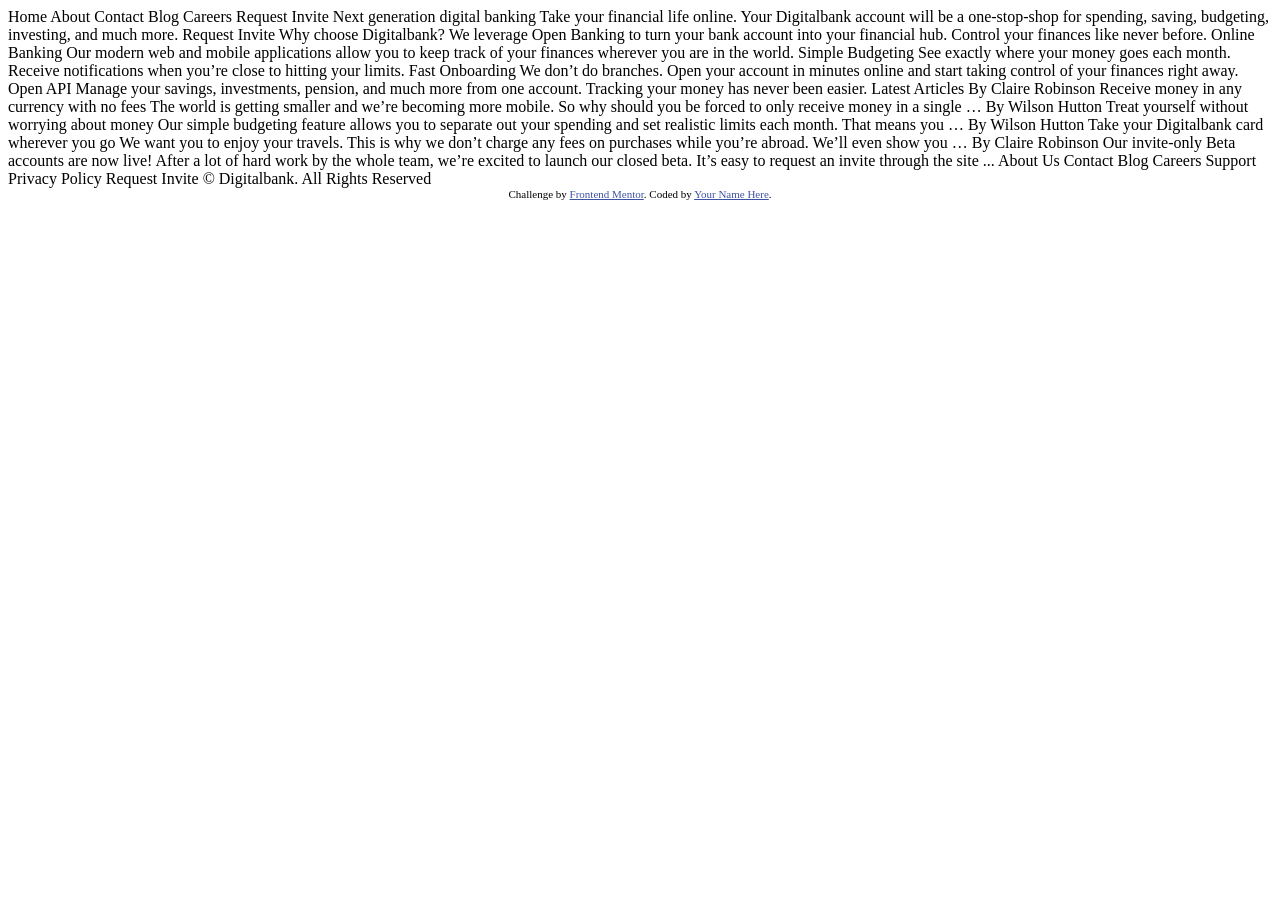
==== index.html @ 9a4928e6 "Bank-landing-page" ====
<!DOCTYPE html>
<html lang="en">
<head>
  <meta charset="UTF-8">
  <meta name="viewport" content="width=device-width, initial-scale=1.0"> <!-- displays site properly based on user's device -->

  <link rel="icon" type="image/png" sizes="32x32" href="./images/favicon-32x32.png">
  
  <title>Frontend Mentor | Digitalbank landing page</title>

  <!-- Feel free to remove these styles or customise in your own stylesheet 👍 -->
  <style>
    .attribution { font-size: 0.6875rem; text-align: center; }
    .attribution a { color: hsl(228, 45%, 44%); }
  </style>
</head>
<body>

  Home
  About
  Contact
  Blog
  Careers

  Request Invite



  Next generation digital banking

  Take your financial life online. Your Digitalbank account will be a one-stop-shop 
  for spending, saving, budgeting, investing, and much more.

  Request Invite



  Why choose Digitalbank?

  We leverage Open Banking to turn your bank account into your financial hub. Control 
  your finances like never before.

  Online Banking
  Our modern web and mobile applications allow you to keep track of your finances 
  wherever you are in the world.

  Simple Budgeting
  See exactly where your money goes each month. Receive notifications when you’re 
  close to hitting your limits.

  Fast Onboarding
  We don’t do branches. Open your account in minutes online and start taking control 
  of your finances right away.

  Open API
  Manage your savings, investments, pension, and much more from one account. Tracking 
  your money has never been easier.

  

  Latest Articles

  By Claire Robinson
  Receive money in any currency with no fees
  The world is getting smaller and we’re becoming more mobile. So why should you be 
  forced to only receive money in a single …

  By Wilson Hutton
  Treat yourself without worrying about money
  Our simple budgeting feature allows you to separate out your spending and set 
  realistic limits each month. That means you …

  By Wilson Hutton
  Take your Digitalbank card wherever you go
  We want you to enjoy your travels. This is why we don’t charge any fees on purchases 
  while you’re abroad. We’ll even show you …

  By Claire Robinson
  Our invite-only Beta accounts are now live!
  After a lot of hard work by the whole team, we’re excited to launch our closed beta. 
  It’s easy to request an invite through the site ...

  

  About Us
  Contact
  Blog
  Careers
  Support
  Privacy Policy

  Request Invite

  © Digitalbank. All Rights Reserved
  
  <footer class="attribution">
    Challenge by <a href="https://www.frontendmentor.io?ref=challenge">Frontend Mentor</a>. 
    Coded by <a href="#">Your Name Here</a>.
  </footer>
</body>
</html>
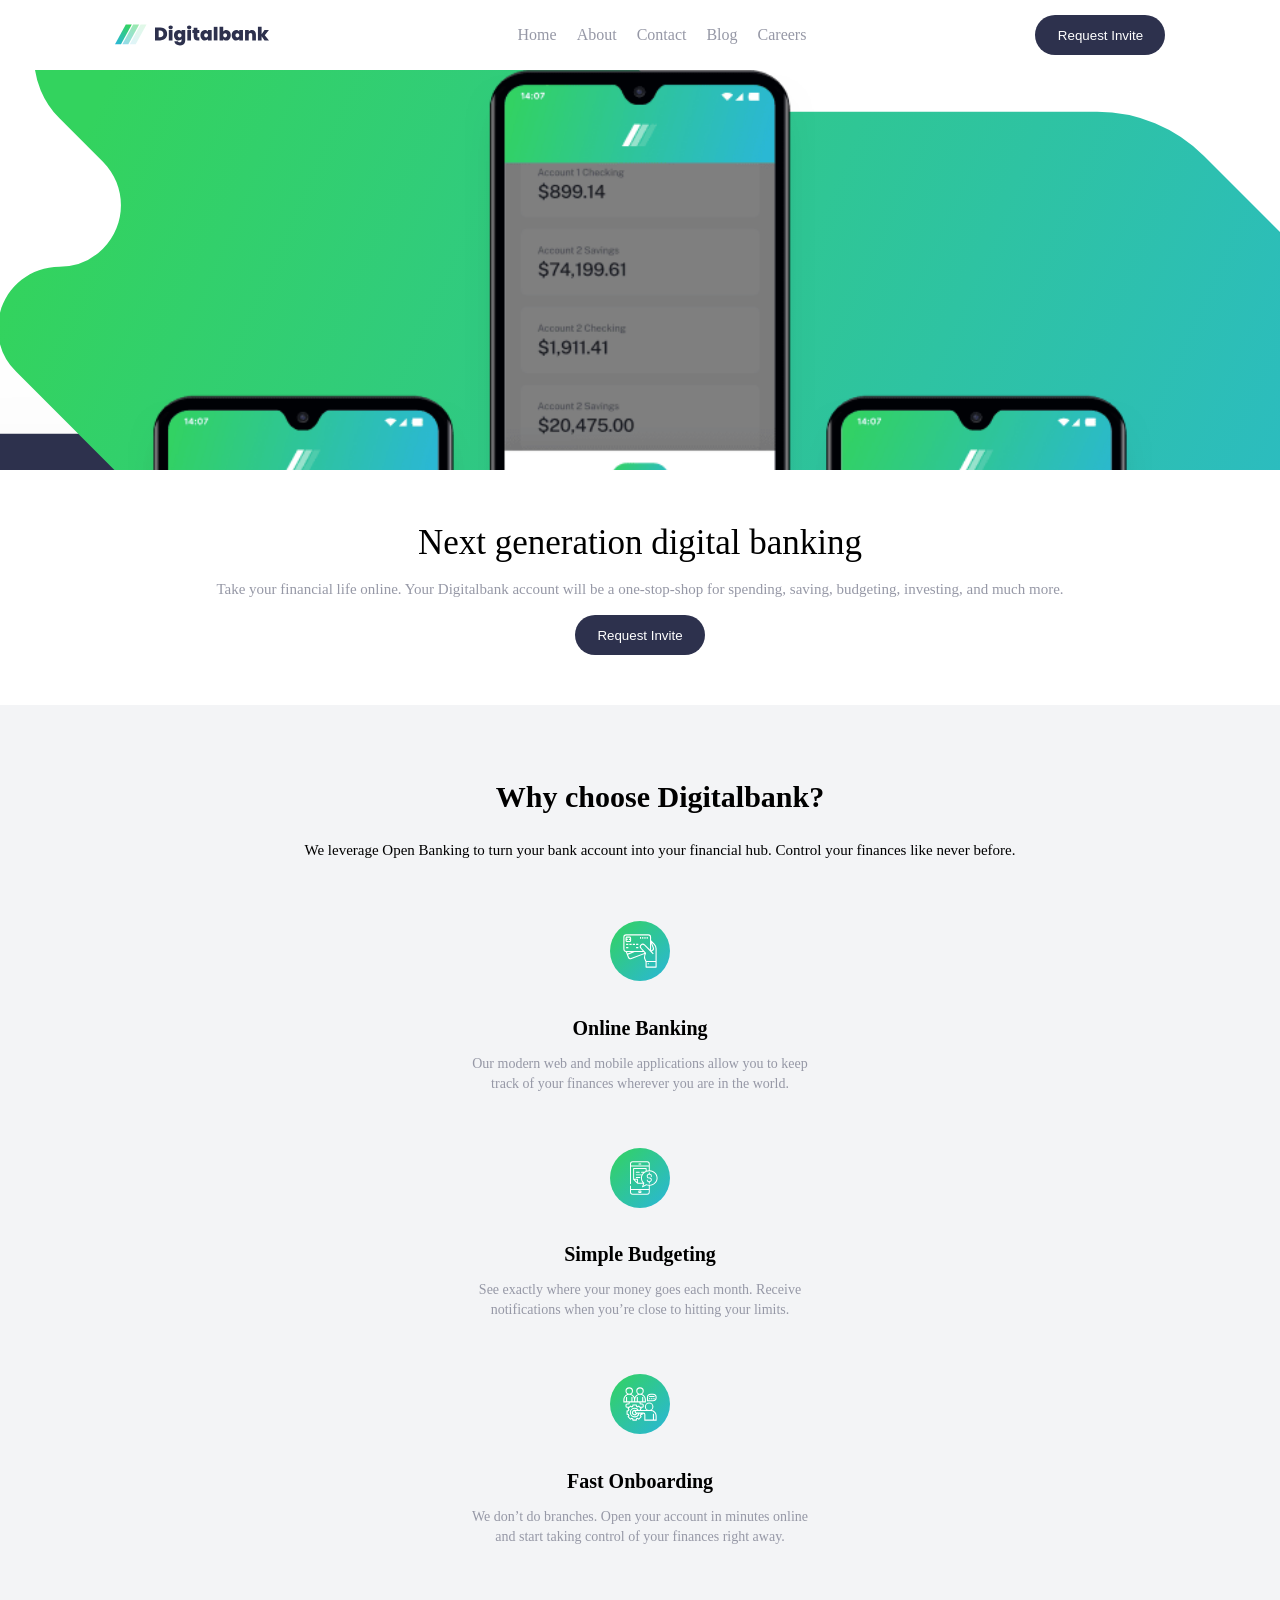
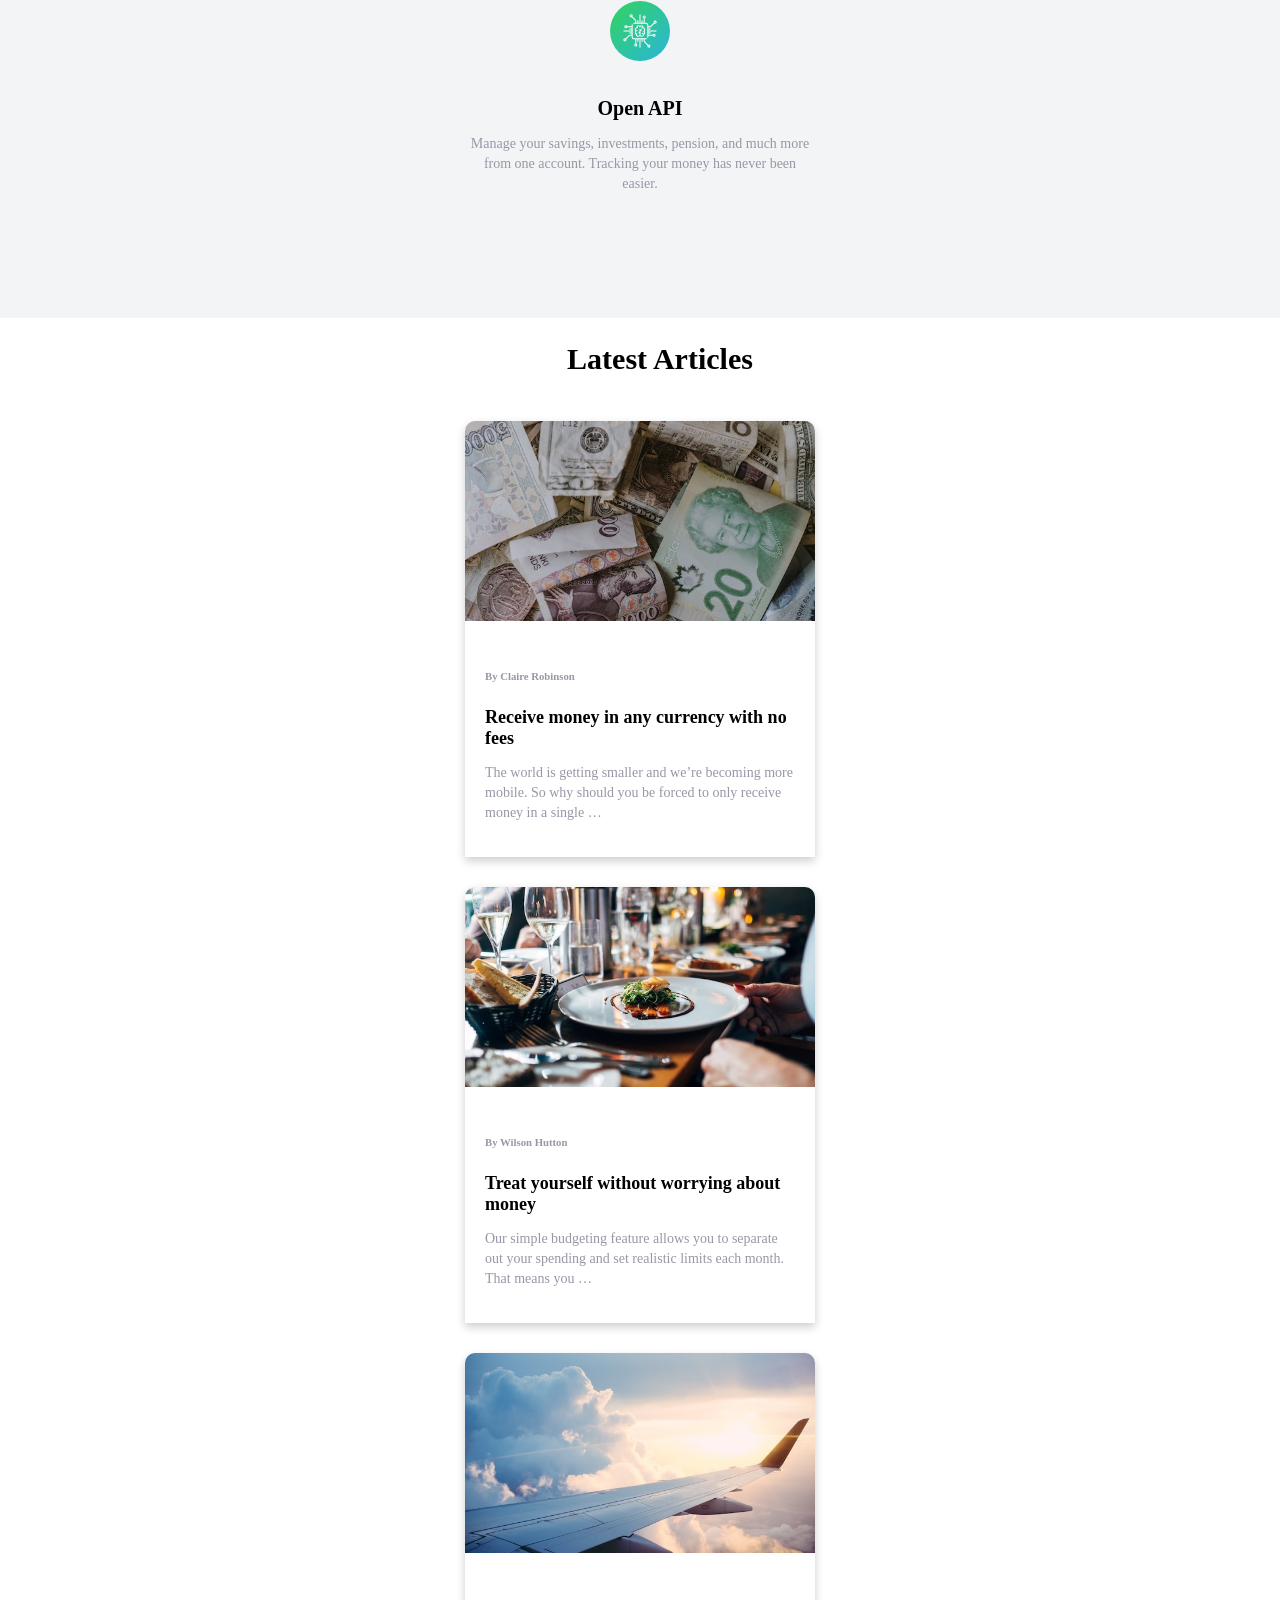
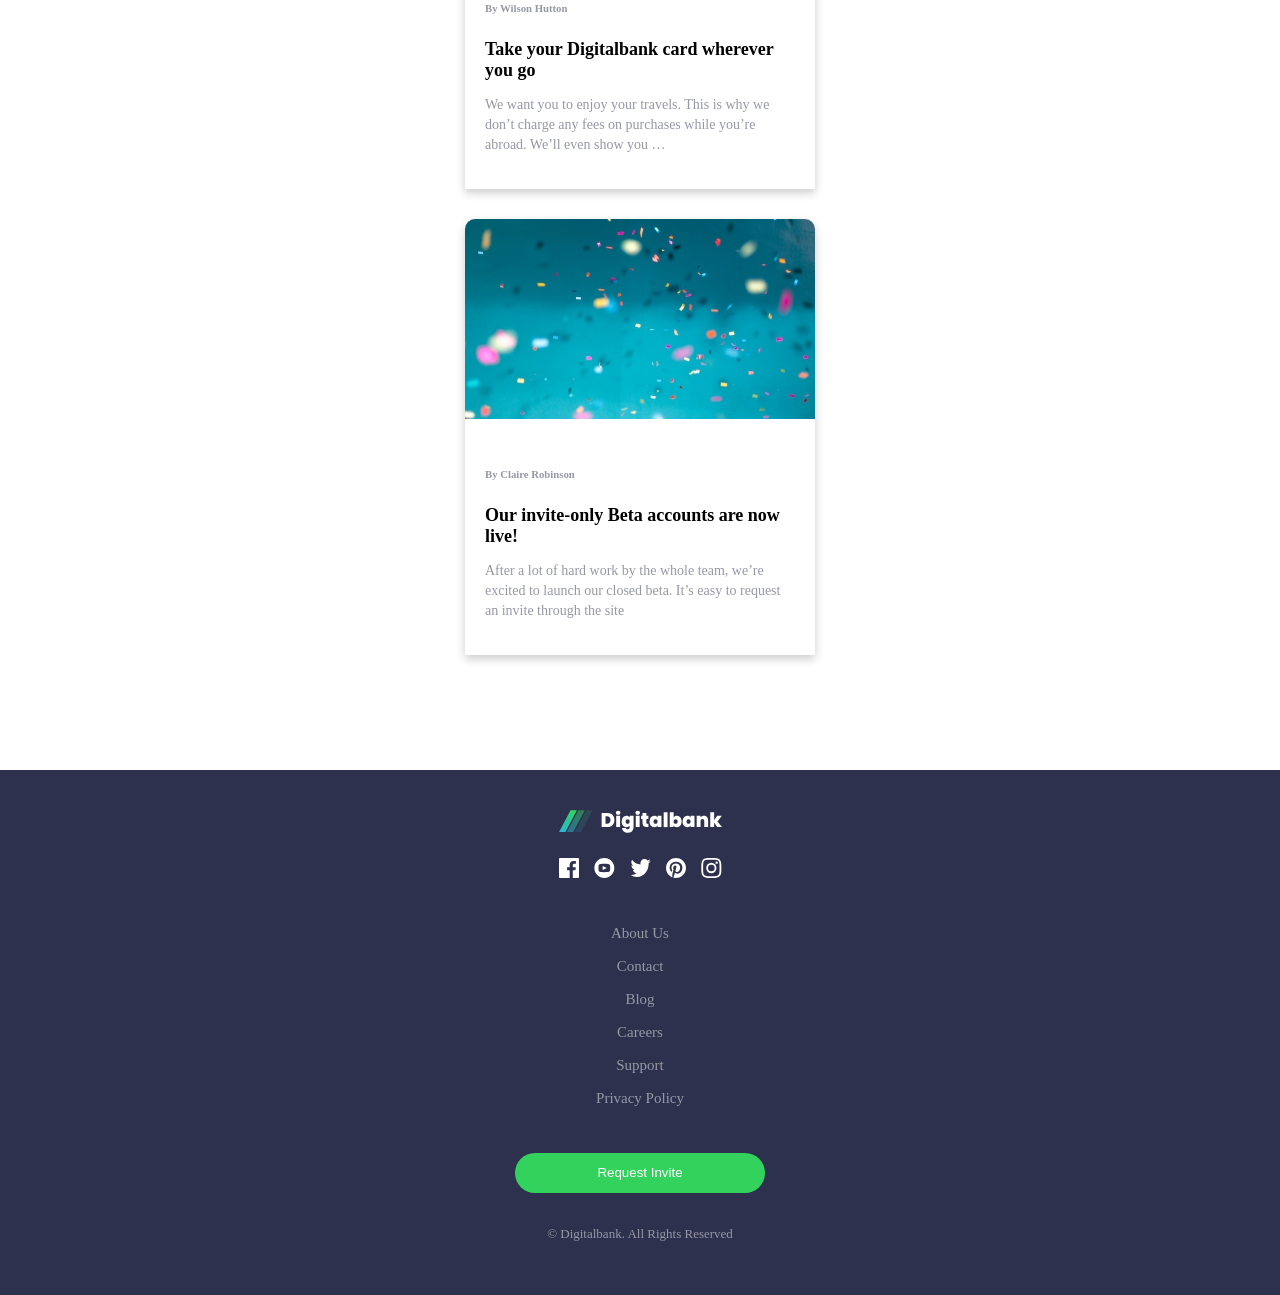
==== commit 32fb5836: "i changed my html" ====
--- a/index.html
+++ b/index.html
@@ -1,101 +1,151 @@
 <!DOCTYPE html>
 <html lang="en">
 <head>
-  <meta charset="UTF-8">
-  <meta name="viewport" content="width=device-width, initial-scale=1.0"> <!-- displays site properly based on user's device -->
-
-  <link rel="icon" type="image/png" sizes="32x32" href="./images/favicon-32x32.png">
-  
-  <title>Frontend Mentor | Digitalbank landing page</title>
-
-  <!-- Feel free to remove these styles or customise in your own stylesheet 👍 -->
-  <style>
-    .attribution { font-size: 0.6875rem; text-align: center; }
-    .attribution a { color: hsl(228, 45%, 44%); }
-  </style>
+    <link rel="stylesheet" href="style.css">
+    <meta charset="UTF-8">
+    <meta name="viewport" content="width=device-width, initial-scale=1.0">
+    <title>Digital bank</title>
 </head>
 <body>
+    <nav>
+        <img src="/images/logo-dark.svg" alt="logo-dark">
 
-  Home
-  About
-  Contact
-  Blog
-  Careers
+        <div class="hamburger-menu">
+            <img src="/images/icon-hamburger.svg" alt="menu">
+        </div>
 
-  Request Invite
+        <ul>
+            <li><a href="">Home</a></li>
+            <li><a href="">About</a></li>
+            <li><a href="">Contact</a></li>
+            <li><a href="">Blog</a></li>
+            <li><a href="">Careers</a></li>
+        </ul>
+
+        <button>Request Invite</button>
+    </nav>
+
+    <main>
+        <div class="body-text">
+            <h1>Next generation digital banking</h1>
+            <p>Take your financial life online. Your Digitalbank account will be a one-stop-shop for spending, saving, budgeting, investing, and much more.</p>
+            <button>Request Invite</button>
+        </div>
+
+         <div class="body-images">
+            <img src="/images/bg-intro-desktop.svg" alt="" class="image1">
+            <img src="/images/image-mockups.png" alt="" class="image2">
+        </div>
+    </main>
 
 
+    <section class="section-one">
+        <div class="body2-first">
+            <h1>Why choose Digitalbank?</h1>
+        <p>We leverage Open Banking to turn your bank account into your financial hub. Control your finances like never before.</p>
+        </div>
 
-  Next generation digital banking
+        <div class="body2-second">
 
-  Take your financial life online. Your Digitalbank account will be a one-stop-shop 
-  for spending, saving, budgeting, investing, and much more.
+            <div class="first-card-set">
+                <img src="/images/icon-online.svg" alt="">
+                <h2>Online Banking</h2>
+                <p>Our modern web and mobile applications allow you to keep track of your finances wherever you are in the world.</p>
+            </div>
 
-  Request Invite
+            <div class="first-card-set">
+                <img src="/images/icon-budgeting.svg" alt="">
+                <h2>Simple Budgeting</h2>
+                <p>See exactly where your money goes each month. Receive notifications when you’re close to hitting your limits.</p>
+            </div>
 
+            <div class="first-card-set">
+                <img src="/images/icon-onboarding.svg" alt="">
+                <h2>Fast Onboarding</h2>
+                <p>We don’t do branches. Open your account in minutes online and start taking control of your finances right away.</p>
+            </div>
 
+            <div class="first-card-set">
+                <img src="/images/icon-api.svg" alt="">
+                <h2>Open API</h2>
+                <p>Manage your savings, investments, pension, and much more from one account. Tracking your money has never been easier.</p>
+            </div>
 
-  Why choose Digitalbank?
+        </div>
+    </section>
 
-  We leverage Open Banking to turn your bank account into your financial hub. Control 
-  your finances like never before.
+    <section class="section-two">
+        <div class="s2-h1">
+            <h1>Latest Articles</h1>
+        </div>
 
-  Online Banking
-  Our modern web and mobile applications allow you to keep track of your finances 
-  wherever you are in the world.
+        <div class="s2-cards">
 
-  Simple Budgeting
-  See exactly where your money goes each month. Receive notifications when you’re 
-  close to hitting your limits.
+            <div class="s2-card">
+                <img src="/images/image-currency.jpg" alt="">
+                <div class="s2-card-text">
+                <h6>By Claire Robinson</h6>
+                <h3>Receive money in any currency with no fees</h3>
+                <p>The world is getting smaller and we’re becoming more mobile. So why should you be forced to only receive money in a single …</p>
+                </div>
+            </div>
 
-  Fast Onboarding
-  We don’t do branches. Open your account in minutes online and start taking control 
-  of your finances right away.
+            <div class="s2-card">
+                <img src="/images/image-restaurant.jpg" alt="">
+                <div class="s2-card-text">
+                <h6>By Wilson Hutton</h6>
+                <h3>Treat yourself without worrying about money</h3>
+                <p>Our simple budgeting feature allows you to separate out your spending and set realistic limits each month. That means you …</p>
+                </div>
+            </div>
 
-  Open API
-  Manage your savings, investments, pension, and much more from one account. Tracking 
-  your money has never been easier.
+            <div class="s2-card">
+                <img src="/images/image-plane.jpg" alt="">
+                <div class="s2-card-text">
+                <h6>By Wilson Hutton</h6>
+                <h3>Take your Digitalbank card wherever you go</h3>
+                <p>We want you to enjoy your travels. This is why we don’t charge any fees on purchases while you’re abroad. We’ll even show you …</p>
+                </div>
+            </div>
 
-  
+            <div class="s2-card">
+                <img src="/images/image-confetti.jpg" alt="">
+                <div class="s2-card-text">
+                <h6>By Claire Robinson</h6>
+                <h3>Our invite-only Beta accounts are now live!</h3>
+                <p>After a lot of hard work by the whole team, we’re excited to launch our closed beta. It’s easy to request an invite through the site</p>
+                </div>
+            </div>
+        </div>
+    </section>
 
-  Latest Articles
+    <footer>
+        <div class="footer">
+            <div class="logo">
+                <img src="/images/logo-light.svg" alt="">
+                <div class="icons">
+                    <img src="/images/icon-facebook.svg" alt="">
+                    <img src="/images/icon-youtube.svg" alt="">
+                    <img src="/images/icon-twitter.svg" alt="">
+                    <img src="/images/icon-pinterest.svg" alt="">
+                    <img src="/images/icon-instagram.svg" alt="">
 
-  By Claire Robinson
-  Receive money in any currency with no fees
-  The world is getting smaller and we’re becoming more mobile. So why should you be 
-  forced to only receive money in a single …
+                </div>
+            </div>
+            <ul>
+                <li><a href="">About Us</a></li>
+                <li><a href="">Contact</a></li>
+                <li><a href="">Blog</a></li>
+                <li><a href="">Careers</a></li>
+                <li><a href="">Support</a></li>
+                <li><a href="">Privacy Policy</a></li>
+            </ul>
 
-  By Wilson Hutton
-  Treat yourself without worrying about money
-  Our simple budgeting feature allows you to separate out your spending and set 
-  realistic limits each month. That means you …
-
-  By Wilson Hutton
-  Take your Digitalbank card wherever you go
-  We want you to enjoy your travels. This is why we don’t charge any fees on purchases 
-  while you’re abroad. We’ll even show you …
-
-  By Claire Robinson
-  Our invite-only Beta accounts are now live!
-  After a lot of hard work by the whole team, we’re excited to launch our closed beta. 
-  It’s easy to request an invite through the site ...
-
-  
-
-  About Us
-  Contact
-  Blog
-  Careers
-  Support
-  Privacy Policy
-
-  Request Invite
-
-  © Digitalbank. All Rights Reserved
-  
-  <footer class="attribution">
-    Challenge by <a href="https://www.frontendmentor.io?ref=challenge">Frontend Mentor</a>. 
-    Coded by <a href="#">Your Name Here</a>.
-  </footer>
+            <div class="button">
+                <button>Request Invite</button>
+                <p>© Digitalbank. All Rights Reserved</p>
+            </div>
+        </div>
+    </footer>
 </body>
 </html>
--- a/style.css
+++ b/style.css
@@ -0,0 +1,453 @@
+body{
+    padding: 0;
+    margin: 0;
+    overflow-x: hidden;
+}
+
+nav{
+    display: flex;
+    justify-content: space-around;
+    align-items: center;
+    position: relative;
+    z-index: 3;
+    padding: 10px;
+    background-color: white;
+}
+
+.hamburger-menu {
+    display: none;
+}
+
+ul{
+    display: flex;
+}
+
+li{
+    list-style: none;
+}
+
+li a{
+    text-decoration: none;
+    margin-right: 20px;
+    color: hsl(233, 8%, 62%);
+}
+
+nav button{
+    width: 130px;
+    height: 40px;
+    border: none;
+    border-radius: 20px;
+    background-color: hsl(233, 26%, 24%);
+    color: white;
+}
+
+main{
+    height: 67vh;
+}
+
+.body-text{
+    margin-left: 120px;
+    margin-top: 110px;
+    width: 400px;
+}
+
+.body-text h1 {
+    font-size: 50px;
+    margin-bottom: 0;
+    font-weight: lighter;
+}
+
+.body-text p {
+    line-height: 25px;
+    color: hsl(233, 8%, 62%);
+}
+
+.body-text button{
+    width: 130px;
+    height: 40px;
+    border: none;
+    border-radius: 20px;
+    background-color: hsl(233, 26%, 24%);
+    color: white;
+}
+.body-images {
+    position: relative; 
+}
+
+.image1 {
+    width: 65%;
+    height: 800px;
+    position: absolute;
+    margin-top: -575px;
+    margin-left: 650px;
+}
+
+.image2 {
+    width: 48%;
+    position: absolute;
+    margin-top: -520px;
+    margin-left: 785px;
+}
+
+.section-one{
+    background-color: hsl(220, 16%, 96%);
+    padding-top: 50px;
+}
+
+.body2-first{
+    margin-left: 120px;
+    width: 500px;
+    font-weight: lighter;
+}
+
+.body2-second{
+    display: flex;
+    justify-content: center;
+    align-items: center;
+    margin: 80px;
+    margin-top: 40px;
+}
+
+.first-card-set{
+    width: 300px;
+    padding: 35px;
+    padding-top: 25px;
+}
+
+.first-card-set p {
+   line-height: 25px;
+   color: hsl(233, 8%, 62%);
+}
+
+.s2-h1{
+    margin-left: 120px;
+    width: 500px;
+    font-weight: lighter;
+}
+
+.s2-cards{
+    display: flex;
+    justify-content: center;
+    align-items: center;
+}
+
+.s2-card{
+    margin: 20px;
+    width: 250px;
+    background-color: white;
+    border-radius: 10px 10px 0 0;
+    box-shadow: 0 4px 10px rgba(0, 0, 0, 0.2);
+    height: 67vh;
+}
+
+.s2-card img {
+    width: 100%;
+    border-radius: 10px 10px 0 0;
+}
+
+.s2-card-text {
+    padding: 15px;
+}
+
+.s2-card-text p {
+    color: hsl(233, 8%, 62%);
+}
+
+.s2-card-text h6 {
+    color: hsl(233, 8%, 62%);
+}
+
+footer{
+    background-color: hsl(233, 26%, 24%);
+    height: 50vh;
+    margin-top: 100px;
+}
+
+.footer {
+    display: flex;
+    justify-content: space-around;
+    align-items: center;
+    padding: 50px;
+}
+
+.logo {
+    display: flex;
+    flex-direction: column;
+    justify-content: center;
+    gap: 50px;
+}
+
+.icons img {
+    margin-left: 15px;
+}
+
+.button {
+    display: flex;
+    flex-direction: column;
+    justify-content: center;
+    gap: 50px;
+}
+
+.button p {
+    color: hsl(233, 8%, 62%);
+}
+
+.button button {
+    width: 230px;
+    height: 40px;
+    border: none;
+    border-radius: 20px;
+    background-color: hsl(136, 64%, 51%);
+    color: white;
+}
+
+
+
+@media screen and (max-width: 1024px) {
+    
+    
+    nav {
+        justify-content: space-between;
+        padding: 20px 30px;
+    }
+
+    nav ul {
+        display: none;
+    }
+
+    nav button {
+        display: none;
+    }
+
+    
+    .hamburger-menu {
+        display: block;
+        cursor: pointer;
+    }
+
+    .hamburger-menu img {
+        width: 24px; 
+        height: auto;
+    }
+
+}
+
+    
+    main {
+        height: auto;
+        display: flex;
+        flex-direction: column-reverse; /* Puts the image on top, text on bottom */
+        align-items: center;
+        padding-bottom: 50px;
+    }
+
+    .body-text {
+        margin-left: 0;
+        margin-top: 30px;
+        width: 100%;
+        padding: 0 20px;
+        text-align: center;
+    }
+
+    .body-text h1 {
+        font-size: 35px;
+        margin-bottom: 15px;
+    }
+
+    .body-text p {
+        font-size: 15px;
+        line-height: 22px;
+    }
+
+    /* Adjusting the background and phone mockup images */
+    .body-images {
+        position: relative;
+        width: 100%;
+        height: 400px; /* Gives space for the images to sit */
+        display: flex;
+        justify-content: center;
+        overflow: hidden;
+    }
+
+    .image1 {
+        width: 150%; /* Makes the background pattern wider for mobile */
+        height: auto;
+        margin-top: -100px;
+        margin-left: 0;
+        position: absolute;
+        left: 50%;
+        transform: translateX(-50%);
+    }
+
+    .image2 {
+        width: 80%; /* Makes the phone mockup larger on mobile */
+        margin-top: 0;
+        margin-left: 0;
+        position: absolute;
+        left: 50%;
+        transform: translateX(-50%);
+        top: 0;
+    }
+
+    /* 3. "WHY CHOOSE" SECTION (SECTION ONE) */
+    .section-one {
+        padding-top: 50px;
+        padding-bottom: 50px;
+        text-align: center;
+    }
+
+    .body2-first {
+        margin-left: 0;
+        width: 100%;
+        padding: 0 20px;
+        text-align: center;
+    }
+
+    .body2-first h1 {
+        font-size: 30px;
+    }
+
+    .body2-first p {
+        font-size: 15px;
+        line-height: 22px;
+    }
+
+    /* Stack the feature cards vertically */
+    .body2-second {
+        flex-direction: column;
+        margin: 40px 0;
+        align-items: center;
+    }
+
+    .first-card-set {
+        width: 100%;
+        max-width: 350px;
+        padding: 20px;
+        text-align: center;
+    }
+
+    .first-card-set img {
+        width: 60px;
+        height: 60px;
+        margin-bottom: 15px;
+    }
+
+    .first-card-set h2 {
+        font-size: 20px;
+        margin-bottom: 10px;
+    }
+
+    .first-card-set p {
+        font-size: 14px;
+        line-height: 20px;
+    }
+
+    /* 4. LATEST ARTICLES (SECTION TWO) */
+    .section-two {
+        padding-bottom: 50px;
+    }
+
+    .s2-h1 {
+        margin-left: 0;
+        width: 100%;
+        padding: 0 20px;
+        text-align: center;
+    }
+
+    .s2-h1 h1 {
+        font-size: 30px;
+    }
+
+    /* Stack the article cards vertically */
+    .s2-cards {
+        flex-direction: column;
+        align-items: center;
+        margin-top: 30px;
+    }
+
+    .s2-card {
+        width: 100%;
+        max-width: 350px;
+        height: auto; /* Remove fixed height so text fits */
+        margin: 15px 0;
+    }
+
+    .s2-card img {
+        height: 200px;
+        object-fit: cover;
+    }
+
+    .s2-card-text {
+        padding: 20px;
+        text-align: left;
+    }
+
+    .s2-card-text h3 {
+        font-size: 18px;
+        margin-top: 10px;
+        margin-bottom: 10px;
+    }
+
+    .s2-card-text p {
+        font-size: 14px;
+        line-height: 20px;
+    }
+
+    /* 5. FOOTER */
+    footer {
+        height: auto; /* Remove fixed height for mobile */
+        margin-top: 50px;
+        padding: 40px 20px;
+    }
+
+    .footer {
+        flex-direction: column;
+        justify-content: center;
+        padding: 0;
+        text-align: center;
+        gap: 30px;
+    }
+
+    .logo {
+        gap: 25px;
+    }
+
+    .icons {
+        display: flex;
+        justify-content: center;
+        gap: 15px;
+    }
+
+    .icons img {
+        margin-left: 0;
+    }
+
+    /* Stack footer links vertically */
+    .footer ul {
+        flex-direction: column;
+        padding: 0;
+        gap: 15px;
+    }
+
+    .footer ul li a {
+        margin-right: 0;
+        font-size: 15px;
+    }
+
+    .button {
+        gap: 20px;
+        width: 100%;
+        align-items: center;
+    }
+
+    .button button {
+        width: 100%;
+        max-width: 250px;
+    }
+
+    .button p {
+        font-size: 13px;
+    }
+}
+
+
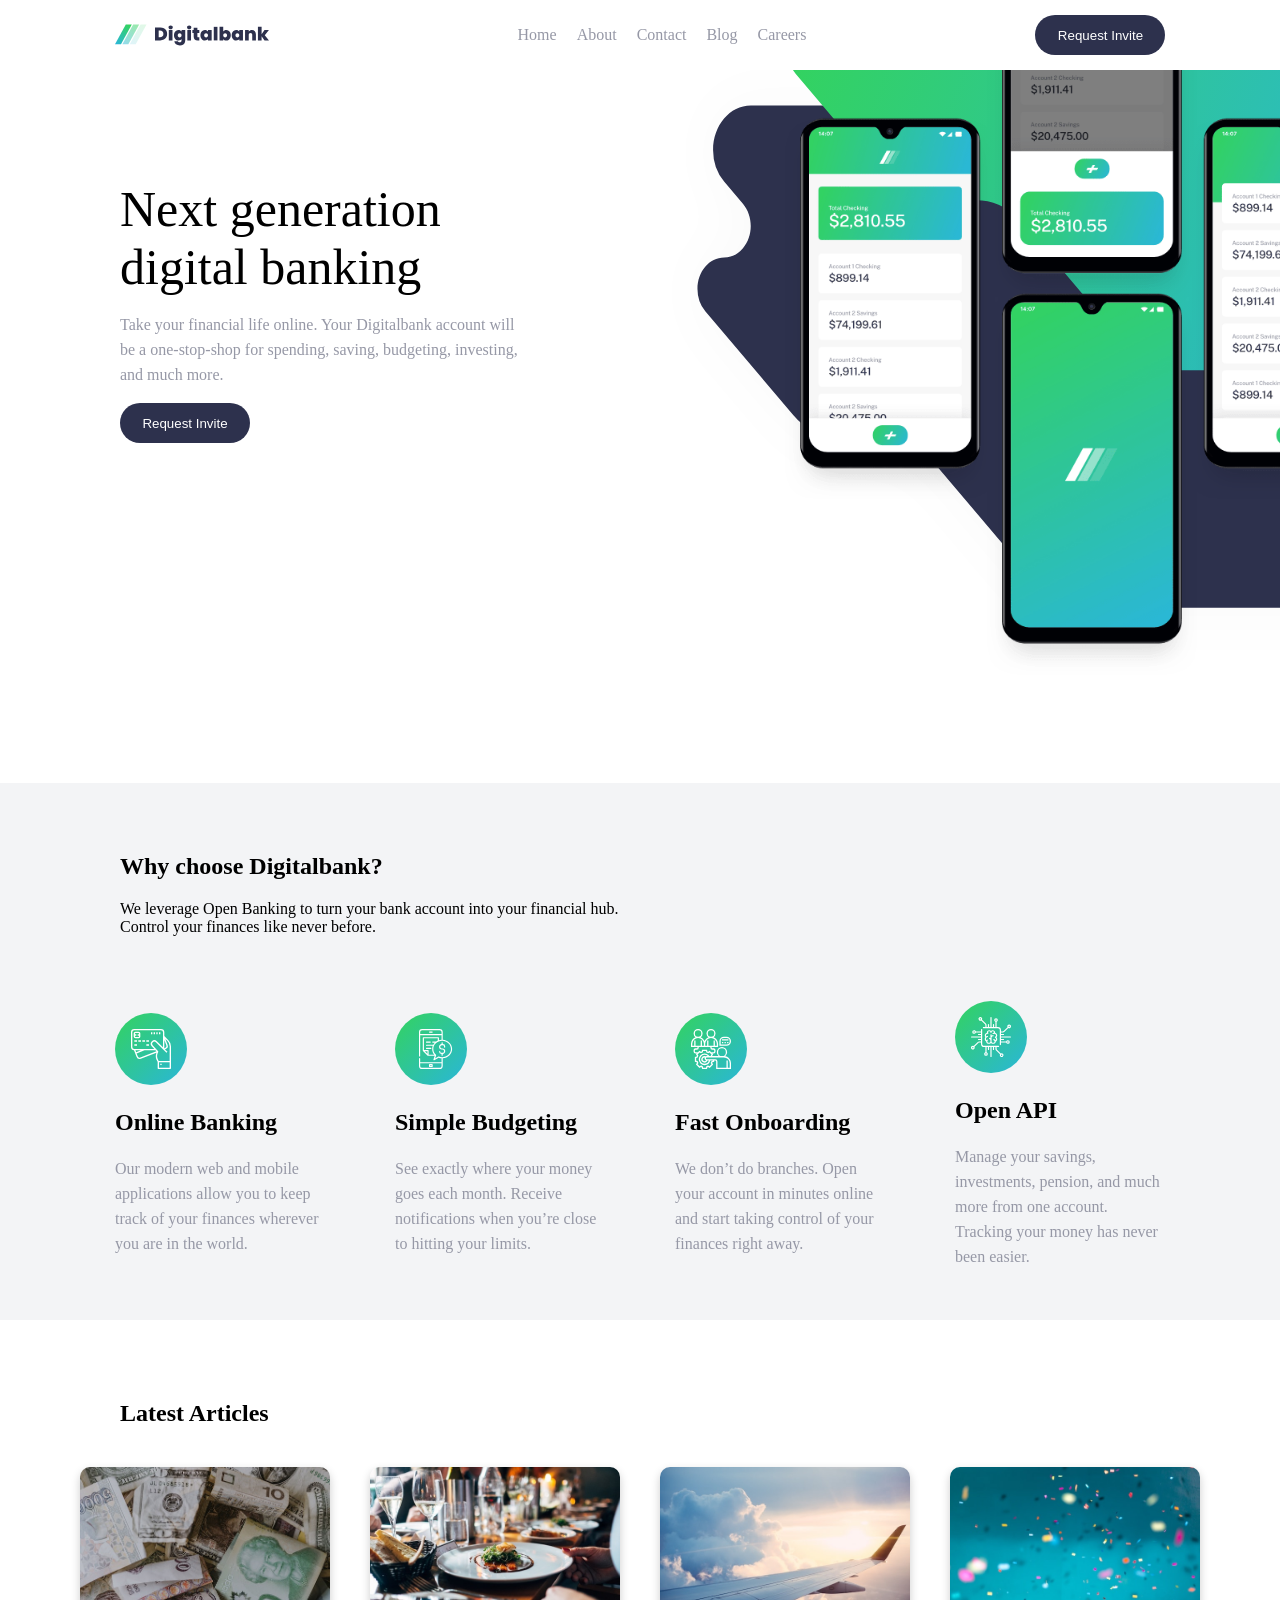
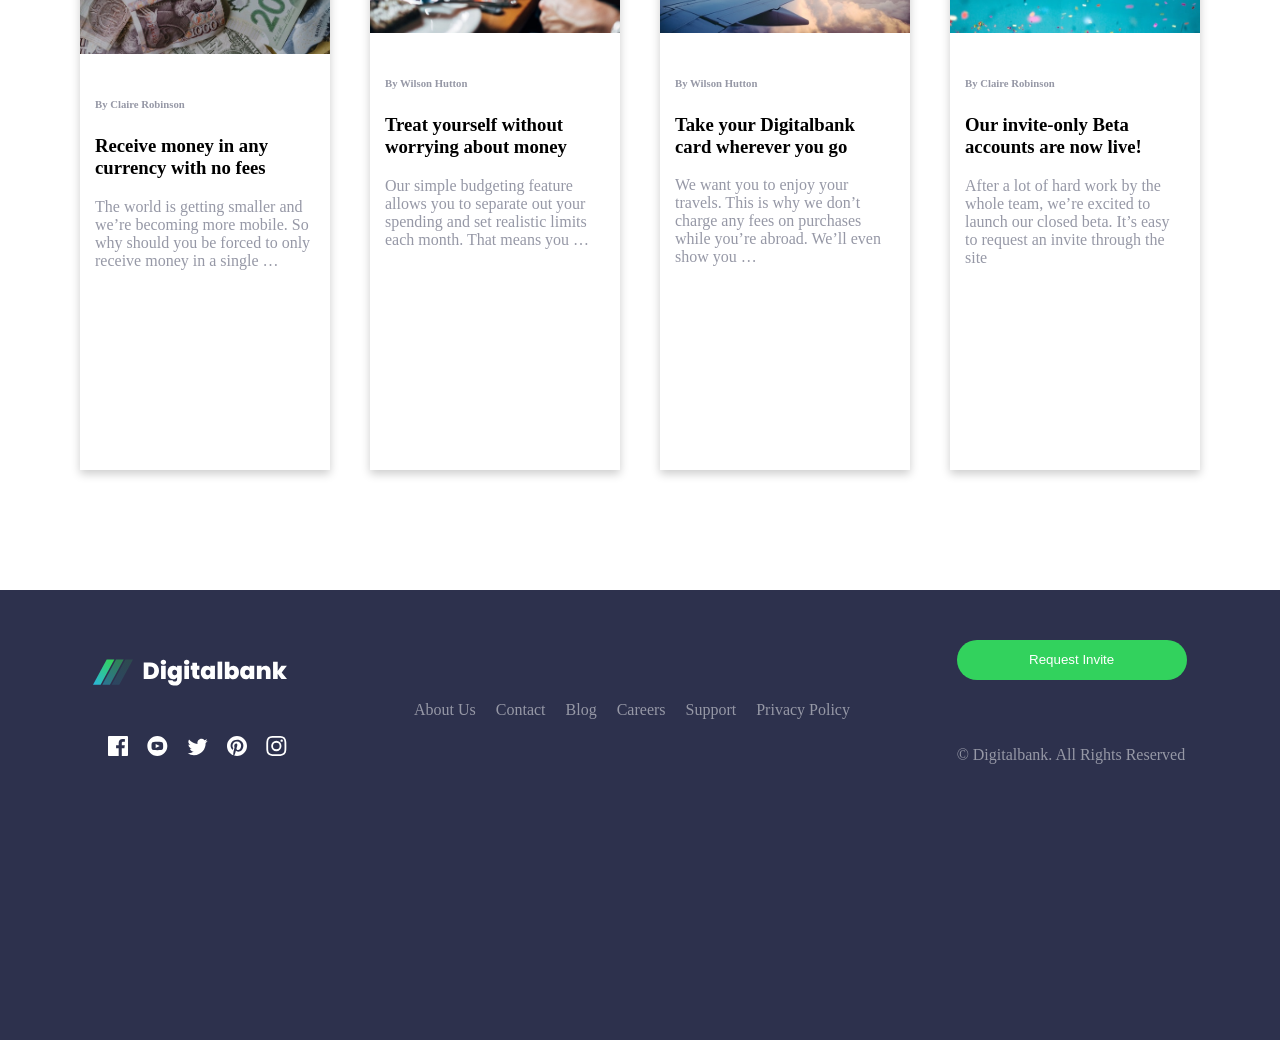
==== commit 1e40da12: "i changed my css" ====
--- a/index.html
+++ b/index.html
@@ -7,12 +7,14 @@
     <title>Digital bank</title>
 </head>
 <body>
-    <nav>
+      <nav>
         <img src="/images/logo-dark.svg" alt="logo-dark">
 
+        
         <div class="hamburger-menu">
             <img src="/images/icon-hamburger.svg" alt="menu">
         </div>
+        <!-- END OF ADDED LINE -->
 
         <ul>
             <li><a href="">Home</a></li>
--- a/style.css
+++ b/style.css
@@ -12,10 +12,6 @@
     z-index: 3;
     padding: 10px;
     background-color: white;
-}
-
-.hamburger-menu {
-    display: none;
 }
 
 ul{
@@ -41,6 +37,10 @@
     color: white;
 }
 
+.hamburger-menu {
+    display: none;
+}
+
 main{
     height: 67vh;
 }
@@ -201,175 +201,141 @@
     color: white;
 }
 
-
+/* =========================================
+   MEDIA QUERY FOR PHONES AND TABLETS
+   (Screens 768px and smaller)
+   ========================================= */
 
 @media screen and (max-width: 1024px) {
     
-    
+    /* 1. STOP THE PAGE FROM SCROLLING SIDEWAYS */
+    html, body {
+        overflow-x: hidden !important;
+        width: 100% !important;
+        margin: 0 !important;
+        padding: 0 !important;
+    }
+
+    /* 2. NAVIGATION */
     nav {
-        justify-content: space-between;
-        padding: 20px 30px;
-    }
-
-    nav ul {
-        display: none;
-    }
-
-    nav button {
-        display: none;
-    }
-
-    
+        justify-content: space-between !important;
+        padding: 20px !important;
+    }
+
+    nav ul, nav button {
+        display: none !important; /* Hide desktop links and button */
+    }
+
     .hamburger-menu {
-        display: block;
+        display: block !important;
+        width: 24px;
         cursor: pointer;
     }
 
-    .hamburger-menu img {
-        width: 24px; 
-        height: auto;
-    }
-
-}
-
-    
+    /* 3. HERO SECTION */
     main {
-        height: auto;
+        height: auto !important;
         display: flex;
-        flex-direction: column-reverse; /* Puts the image on top, text on bottom */
+        flex-direction: column-reverse; /* Puts image on top, text on bottom */
         align-items: center;
-        padding-bottom: 50px;
-    }
-
-    .body-text {
-        margin-left: 0;
-        margin-top: 30px;
-        width: 100%;
-        padding: 0 20px;
-        text-align: center;
-    }
-
-    .body-text h1 {
-        font-size: 35px;
-        margin-bottom: 15px;
-    }
-
-    .body-text p {
-        font-size: 15px;
-        line-height: 22px;
-    }
-
-    /* Adjusting the background and phone mockup images */
+        padding-bottom: 40px;
+    }
+
+    /* THIS IS THE FIX FOR THE EMPTY SPACE */
     .body-images {
         position: relative;
-        width: 100%;
-        height: 400px; /* Gives space for the images to sit */
-        display: flex;
-        justify-content: center;
-        overflow: hidden;
+        width: 100% !important;
+        height: 350px;
+        overflow: hidden !important; /* Cuts off image spillover */
+        margin: 0 !important;
+        padding: 0 !important;
     }
 
     .image1 {
-        width: 150%; /* Makes the background pattern wider for mobile */
-        height: auto;
-        margin-top: -100px;
-        margin-left: 0;
+        width: 200% !important;
+        height: auto !important;
         position: absolute;
-        left: 50%;
-        transform: translateX(-50%);
+        top: -50px !important;
+        left: 50% !important;
+        transform: translateX(-50%) !important;
+        margin: 0 !important; /* Removes the 650px margin */
     }
 
     .image2 {
-        width: 80%; /* Makes the phone mockup larger on mobile */
-        margin-top: 0;
-        margin-left: 0;
+        width: 80% !important;
         position: absolute;
-        left: 50%;
-        transform: translateX(-50%);
-        top: 0;
-    }
-
-    /* 3. "WHY CHOOSE" SECTION (SECTION ONE) */
+        top: 0 !important;
+        left: 50% !important;
+        transform: translateX(-50%) !important;
+        margin: 0 !important; /* Removes the 785px margin */
+    }
+
+    .body-text {
+        margin-left: 0 !important;
+        margin-top: 30px !important;
+        width: 100% !important;
+        padding: 0 20px !important;
+        box-sizing: border-box !important;
+        text-align: center;
+    }
+
+    .body-text h1 {
+        font-size: 35px !important;
+    }
+
+    /* 4. "WHY CHOOSE" SECTION */
     .section-one {
-        padding-top: 50px;
-        padding-bottom: 50px;
+        padding: 50px 20px !important;
         text-align: center;
     }
 
     .body2-first {
-        margin-left: 0;
-        width: 100%;
-        padding: 0 20px;
-        text-align: center;
+        margin-left: 0 !important;
+        width: 100% !important;
     }
 
     .body2-first h1 {
-        font-size: 30px;
-    }
-
-    .body2-first p {
-        font-size: 15px;
-        line-height: 22px;
-    }
-
-    /* Stack the feature cards vertically */
+        font-size: 30px !important;
+    }
+
     .body2-second {
-        flex-direction: column;
-        margin: 40px 0;
-        align-items: center;
+        flex-direction: column !important;
+        margin: 40px 0 !important;
     }
 
     .first-card-set {
-        width: 100%;
+        width: 100% !important;
         max-width: 350px;
-        padding: 20px;
-        text-align: center;
-    }
-
-    .first-card-set img {
-        width: 60px;
-        height: 60px;
-        margin-bottom: 15px;
-    }
-
-    .first-card-set h2 {
-        font-size: 20px;
-        margin-bottom: 10px;
-    }
-
-    .first-card-set p {
-        font-size: 14px;
-        line-height: 20px;
-    }
-
-    /* 4. LATEST ARTICLES (SECTION TWO) */
+        padding: 20px 0 !important;
+        text-align: center;
+    }
+
+    /* 5. LATEST ARTICLES */
     .section-two {
-        padding-bottom: 50px;
+        padding: 50px 20px !important;
     }
 
     .s2-h1 {
-        margin-left: 0;
-        width: 100%;
-        padding: 0 20px;
+        margin-left: 0 !important;
+        width: 100% !important;
         text-align: center;
     }
 
     .s2-h1 h1 {
-        font-size: 30px;
-    }
-
-    /* Stack the article cards vertically */
+        font-size: 30px !important;
+    }
+
     .s2-cards {
-        flex-direction: column;
+        flex-direction: column !important;
         align-items: center;
         margin-top: 30px;
     }
 
     .s2-card {
-        width: 100%;
+        width: 100% !important;
         max-width: 350px;
-        height: auto; /* Remove fixed height so text fits */
-        margin: 15px 0;
+        height: auto !important;
+        margin: 15px 0 !important;
     }
 
     .s2-card img {
@@ -377,39 +343,18 @@
         object-fit: cover;
     }
 
-    .s2-card-text {
-        padding: 20px;
-        text-align: left;
-    }
-
-    .s2-card-text h3 {
-        font-size: 18px;
-        margin-top: 10px;
-        margin-bottom: 10px;
-    }
-
-    .s2-card-text p {
-        font-size: 14px;
-        line-height: 20px;
-    }
-
-    /* 5. FOOTER */
+    /* 6. FOOTER */
     footer {
-        height: auto; /* Remove fixed height for mobile */
-        margin-top: 50px;
-        padding: 40px 20px;
+        height: auto !important;
+        padding: 40px 20px !important;
+        margin-top: 50px !important;
     }
 
     .footer {
-        flex-direction: column;
-        justify-content: center;
-        padding: 0;
-        text-align: center;
-        gap: 30px;
-    }
-
-    .logo {
-        gap: 25px;
+        flex-direction: column !important;
+        padding: 0 !important;
+        gap: 30px !important;
+        text-align: center;
     }
 
     .icons {
@@ -419,35 +364,26 @@
     }
 
     .icons img {
-        margin-left: 0;
-    }
-
-    /* Stack footer links vertically */
+        margin-left: 0 !important;
+    }
+
     .footer ul {
-        flex-direction: column;
-        padding: 0;
-        gap: 15px;
+        flex-direction: column !important;
+        gap: 15px !important;
+        padding: 0 !important;
     }
 
     .footer ul li a {
-        margin-right: 0;
-        font-size: 15px;
+        margin-right: 0 !important;
     }
 
     .button {
-        gap: 20px;
         width: 100%;
         align-items: center;
     }
 
     .button button {
-        width: 100%;
+        width: 100% !important;
         max-width: 250px;
     }
-
-    .button p {
-        font-size: 13px;
-    }
-}
-
-
+}
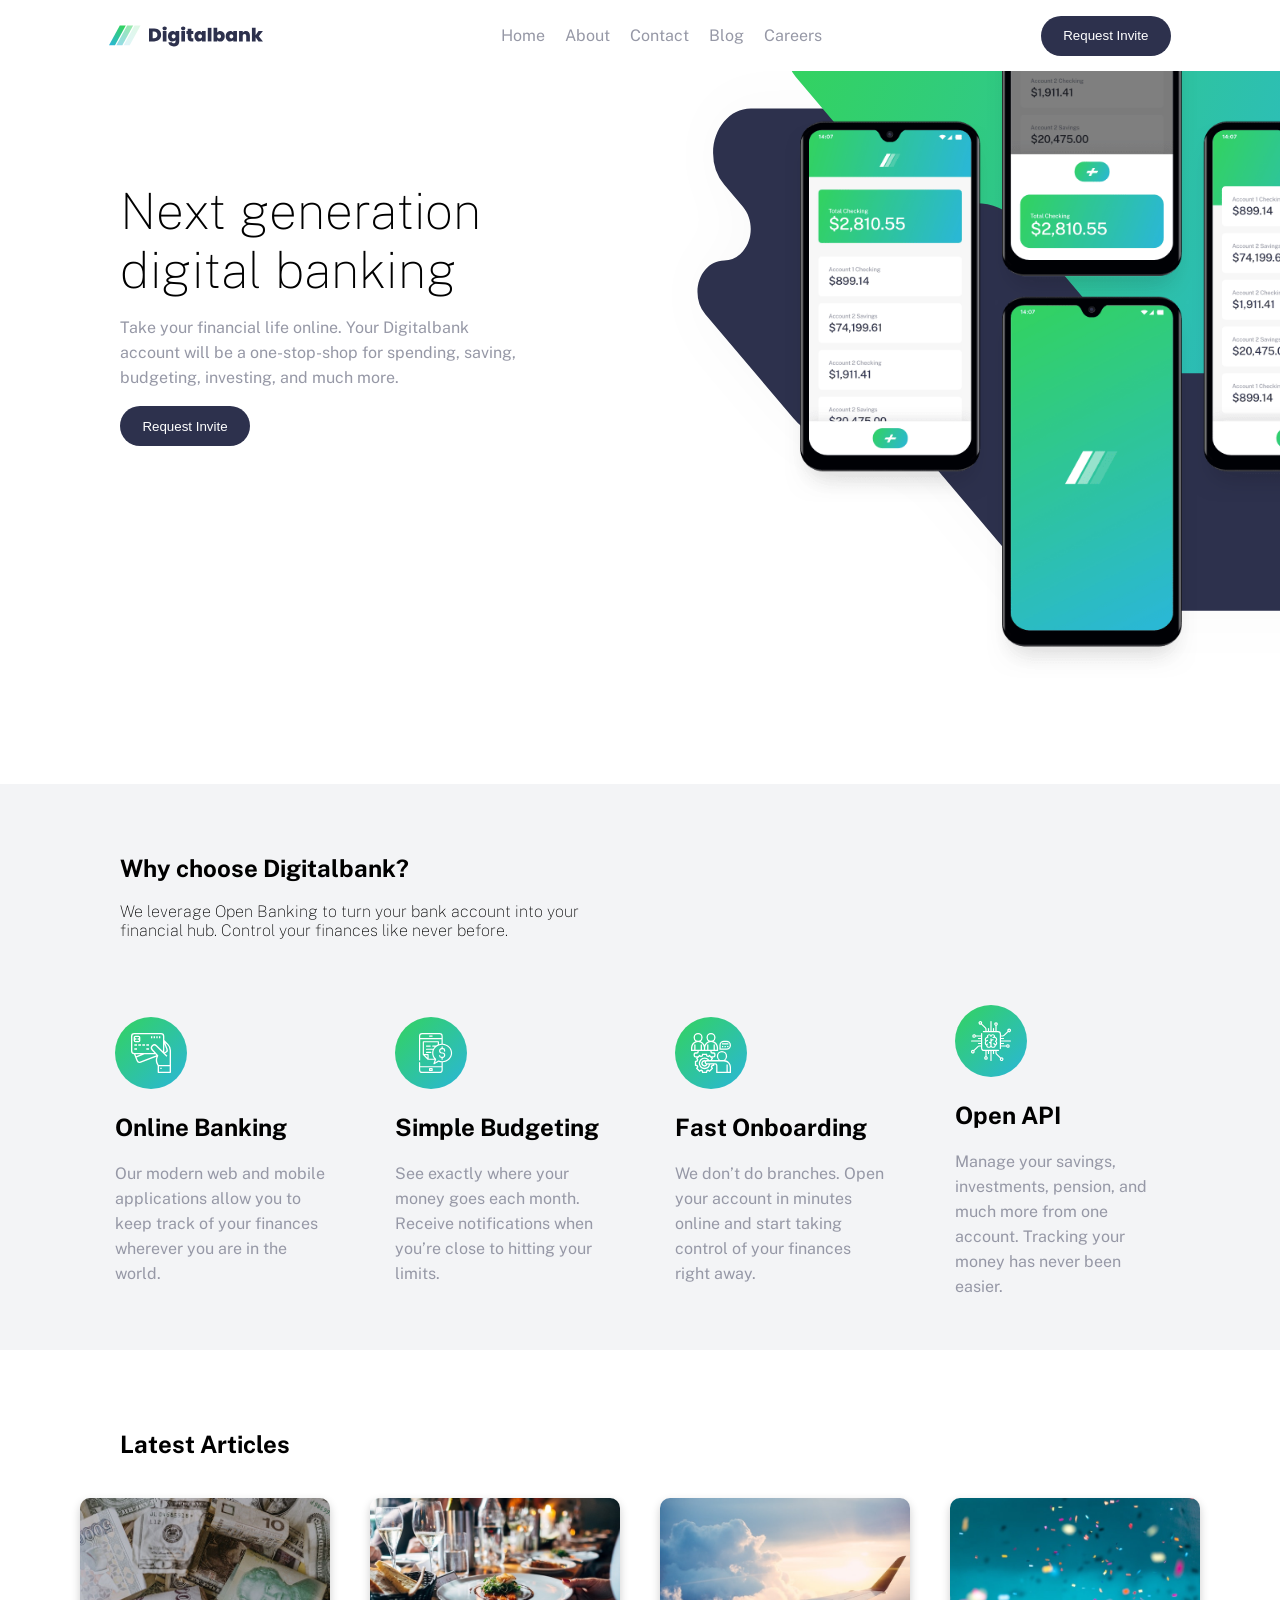
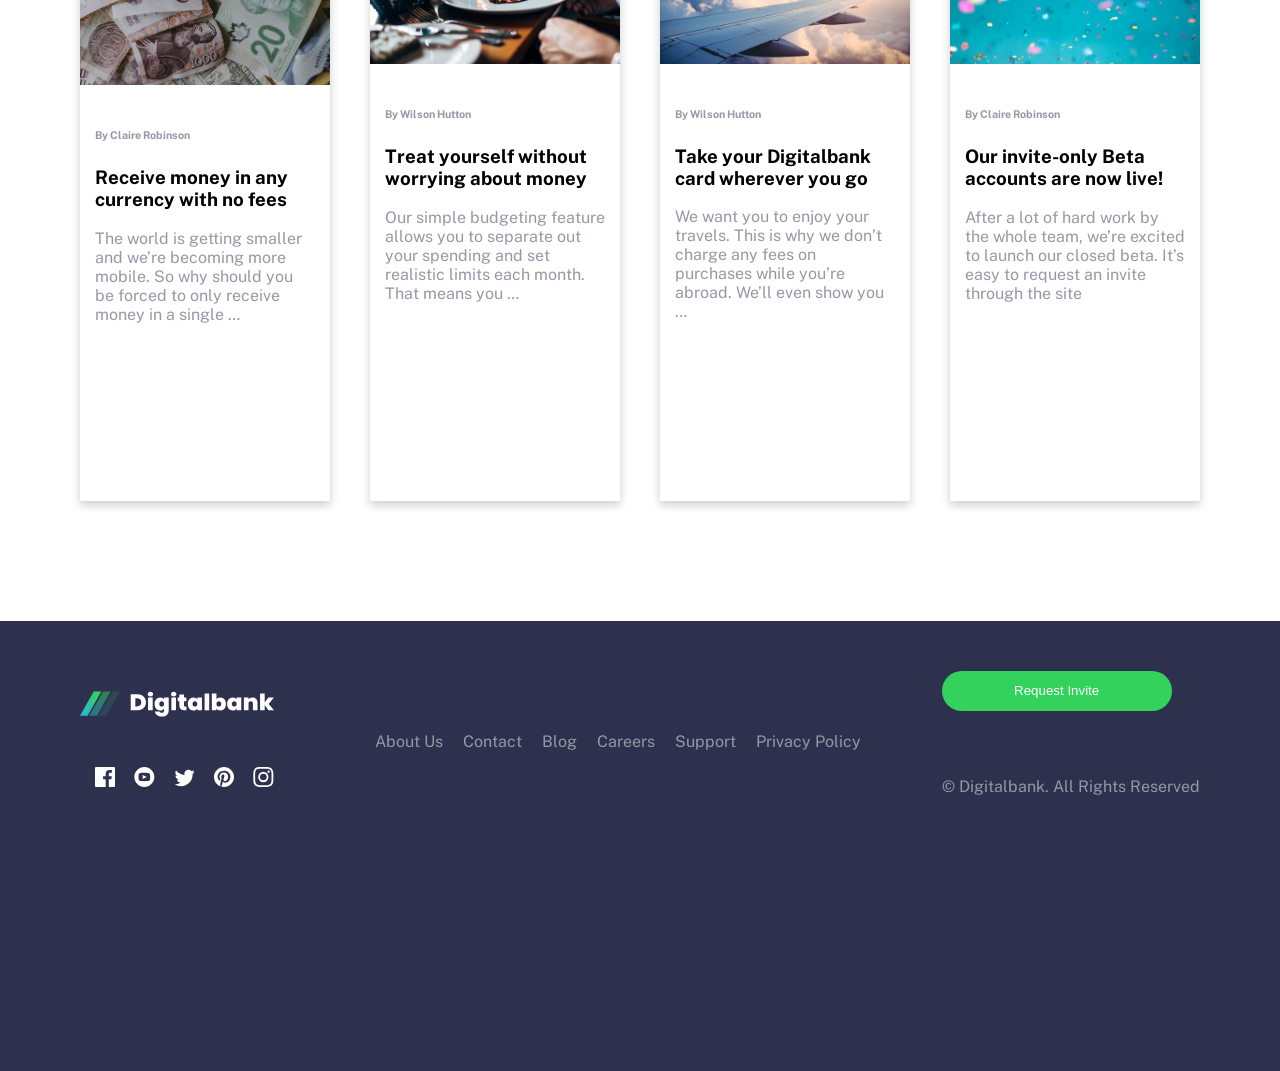
==== commit 089f9858: "i changed my css" ====
--- a/index.html
+++ b/index.html
@@ -14,7 +14,7 @@
         <div class="hamburger-menu">
             <img src="/images/icon-hamburger.svg" alt="menu">
         </div>
-        <!-- END OF ADDED LINE -->
+        
 
         <ul>
             <li><a href="">Home</a></li>
--- a/style.css
+++ b/style.css
@@ -1,7 +1,10 @@
+@import url('https://fonts.googleapis.com/css2?family=Karla:ital,wght@0,200..800;1,200..800&family=Public+Sans:ital,wght@0,100..900;1,100..900&display=swap');
+
 body{
     padding: 0;
     margin: 0;
     overflow-x: hidden;
+    font-family: "Public Sans", sans-serif;
 }
 
 nav{
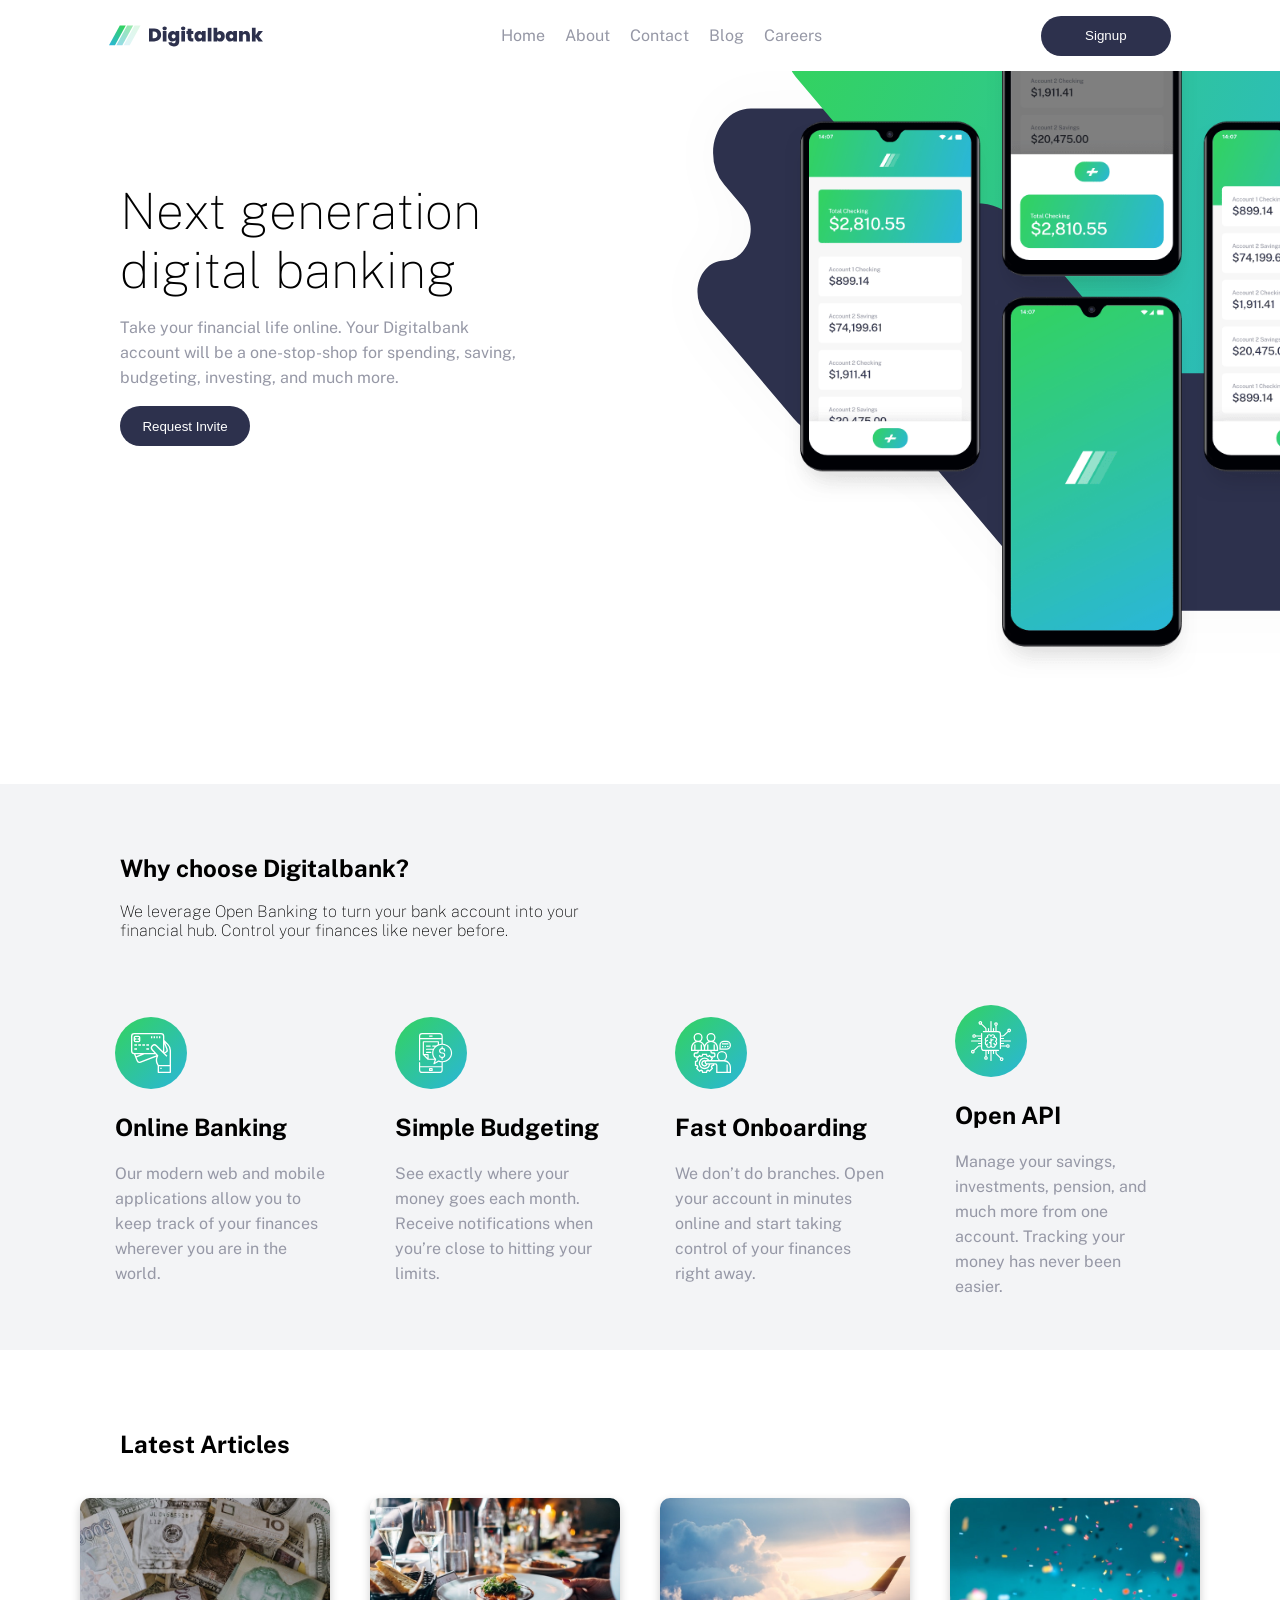
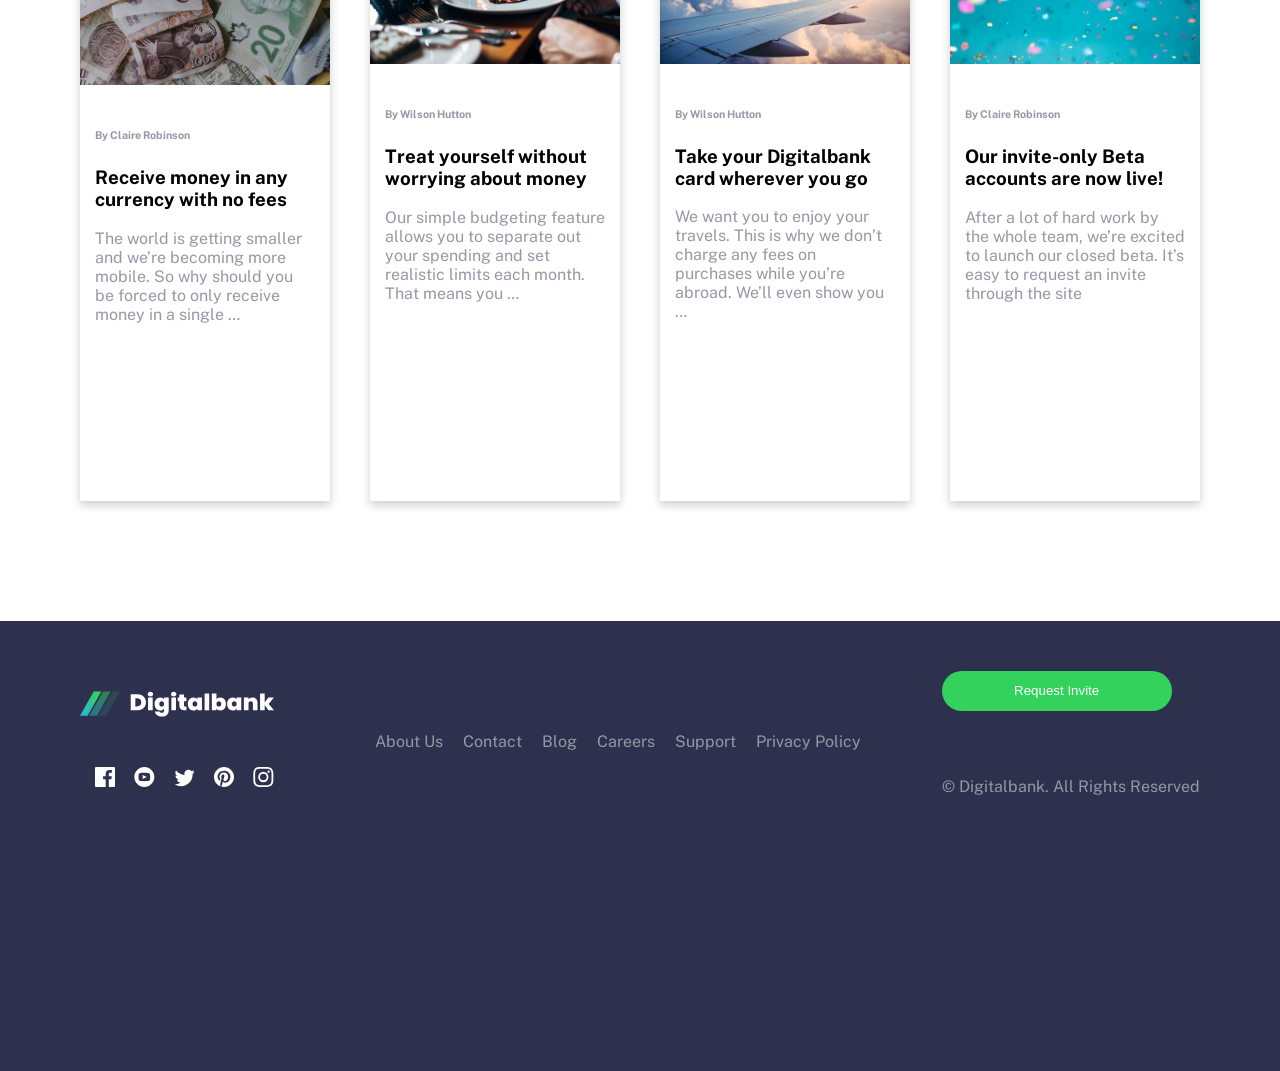
==== commit dbe1fd65: "i changed my css" ====
--- a/index.html
+++ b/index.html
@@ -24,7 +24,9 @@
             <li><a href="">Careers</a></li>
         </ul>
 
-        <button>Request Invite</button>
+        <a href="login.html" class="signup">
+            <button >Signup</button>
+        </a>
     </nav>
 
     <main>
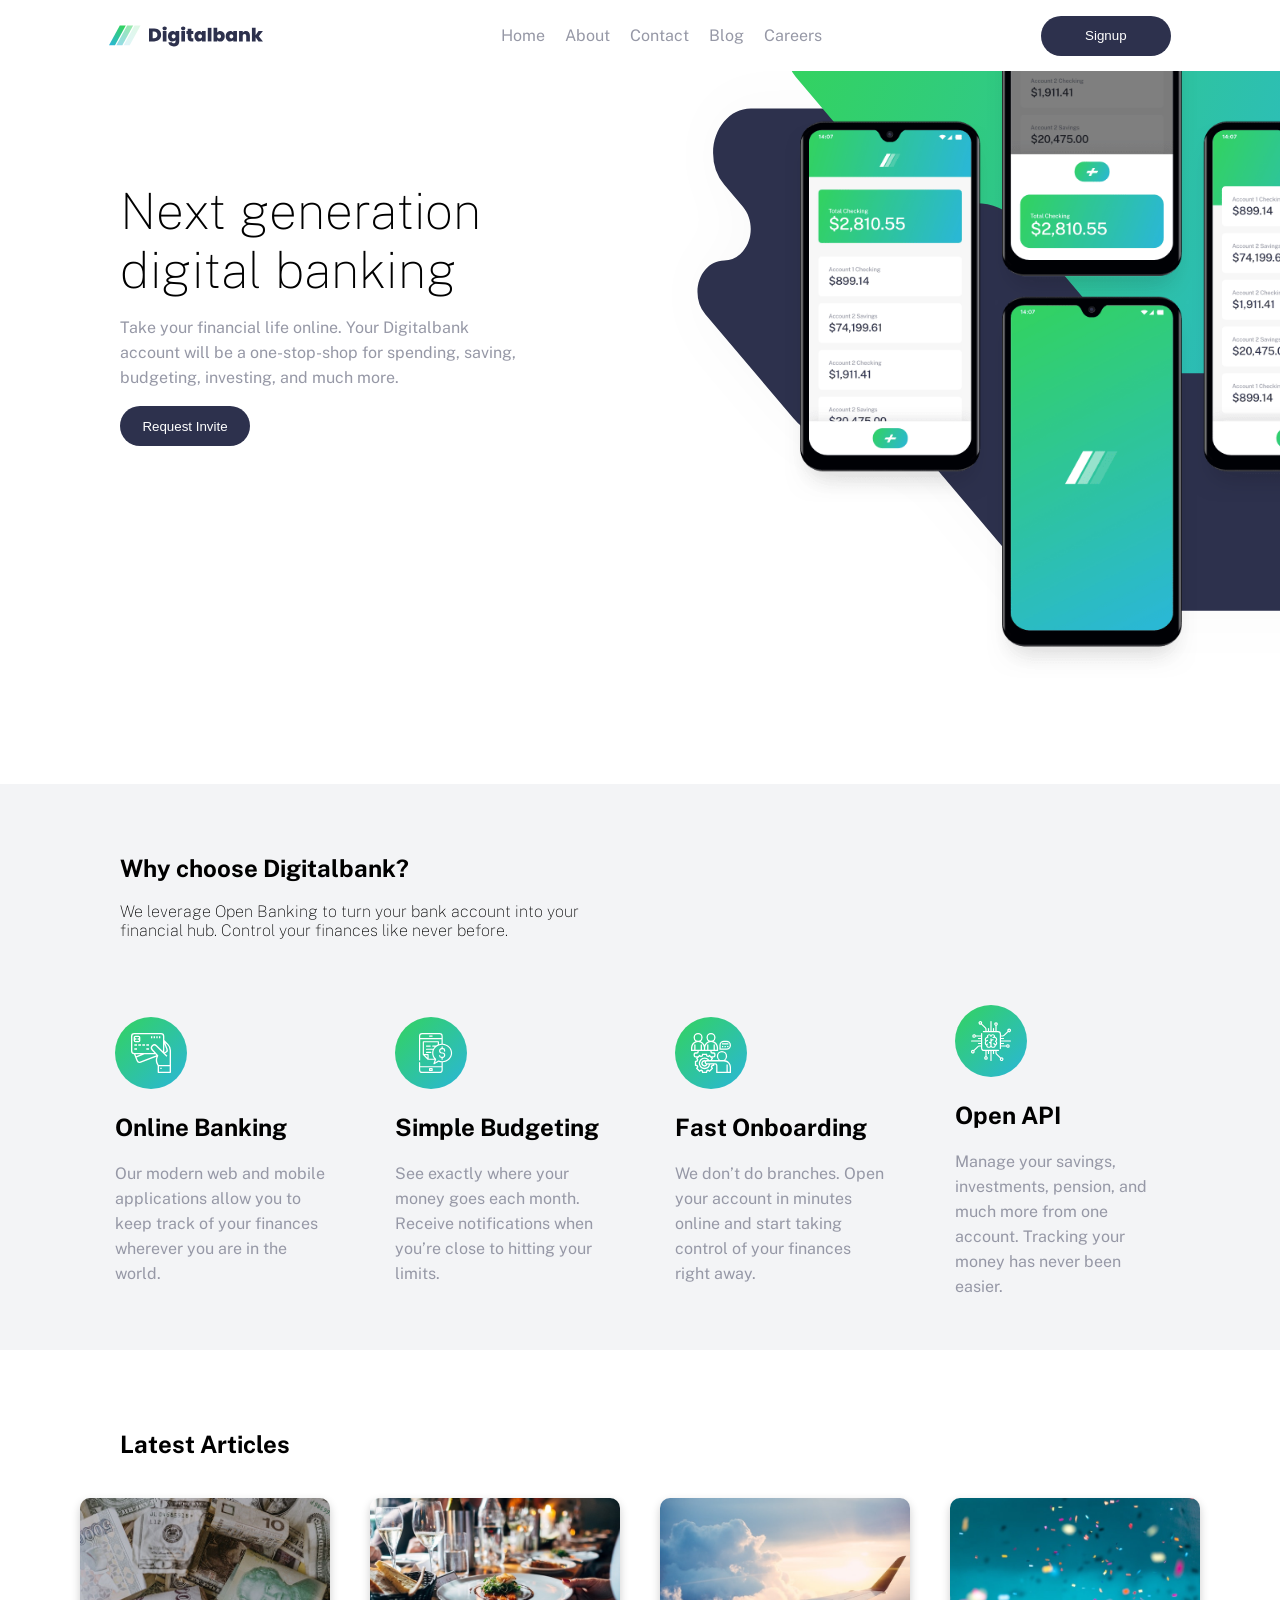
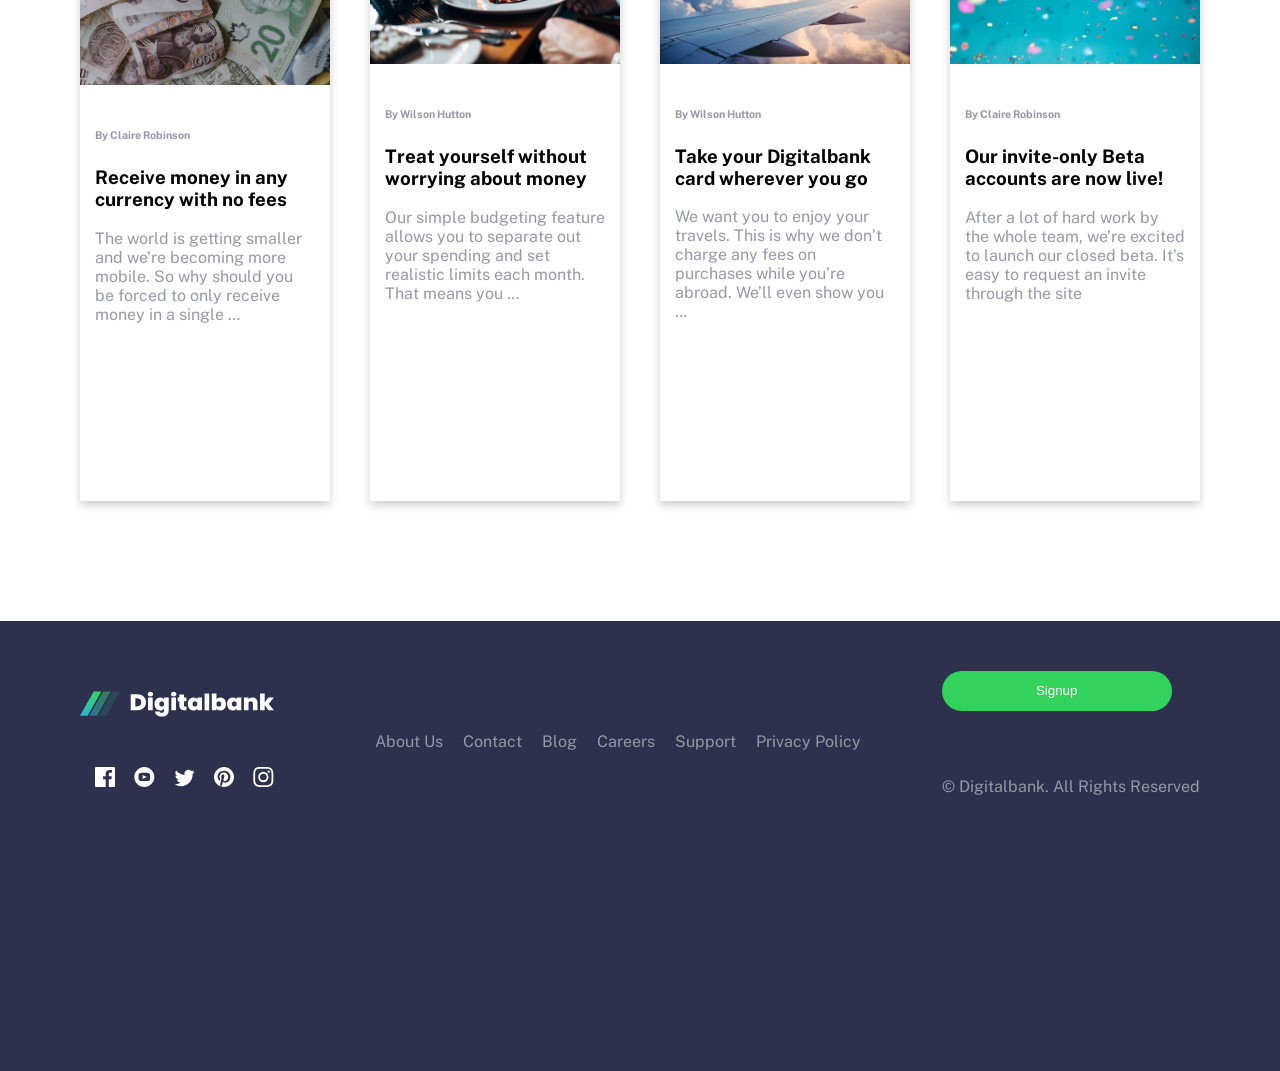
==== commit 9a806f28: "i changed my css" ====
--- a/index.html
+++ b/index.html
@@ -1,7 +1,7 @@
 <!DOCTYPE html>
 <html lang="en">
 <head>
-    <link rel="stylesheet" href="style.css">
+    <link rel="stylesheet" href="index.css">
     <meta charset="UTF-8">
     <meta name="viewport" content="width=device-width, initial-scale=1.0">
     <title>Digital bank</title>
@@ -146,9 +146,10 @@
             </ul>
 
             <div class="button">
-                <button>Request Invite</button>
+                <button >Signup</button>
                 <p>© Digitalbank. All Rights Reserved</p>
             </div>
+            
         </div>
     </footer>
 </body>
--- a/index.css
+++ b/index.css
@@ -0,0 +1,397 @@
+@import url('https://fonts.googleapis.com/css2?family=Karla:ital,wght@0,200..800;1,200..800&family=Public+Sans:ital,wght@0,100..900;1,100..900&display=swap');
+
+body{
+    padding: 0;
+    margin: 0;
+    overflow-x: hidden;
+    font-family: "Public Sans", sans-serif;
+}
+
+nav{
+    display: flex;
+    justify-content: space-around;
+    align-items: center;
+    position: relative;
+    z-index: 3;
+    padding: 10px;
+    background-color: white;
+}
+
+ul{
+    display: flex;
+}
+
+li{
+    list-style: none;
+}
+
+li a{
+    text-decoration: none;
+    margin-right: 20px;
+    color: hsl(233, 8%, 62%);
+}
+
+nav button{
+    width: 130px;
+    height: 40px;
+    border: none;
+    border-radius: 20px;
+    background-color: hsl(233, 26%, 24%);
+    color: white;
+}
+
+.hamburger-menu {
+    display: none;
+}
+
+.signup {
+    text-decoration: none;
+}
+
+
+main{
+    height: 67vh;
+}
+
+.body-text{
+    margin-left: 120px;
+    margin-top: 110px;
+    width: 400px;
+}
+
+.body-text h1 {
+    font-size: 50px;
+    margin-bottom: 0;
+    font-weight: lighter;
+}
+
+.body-text p {
+    line-height: 25px;
+    color: hsl(233, 8%, 62%);
+}
+
+.body-text button{
+    width: 130px;
+    height: 40px;
+    border: none;
+    border-radius: 20px;
+    background-color: hsl(233, 26%, 24%);
+    color: white;
+}
+.body-images {
+    position: relative; 
+}
+
+.image1 {
+    width: 65%;
+    height: 800px;
+    position: absolute;
+    margin-top: -575px;
+    margin-left: 650px;
+}
+
+.image2 {
+    width: 48%;
+    position: absolute;
+    margin-top: -520px;
+    margin-left: 785px;
+}
+
+.section-one{
+    background-color: hsl(220, 16%, 96%);
+    padding-top: 50px;
+}
+
+.body2-first{
+    margin-left: 120px;
+    width: 500px;
+    font-weight: lighter;
+}
+
+.body2-second{
+    display: flex;
+    justify-content: center;
+    align-items: center;
+    margin: 80px;
+    margin-top: 40px;
+}
+
+.first-card-set{
+    width: 300px;
+    padding: 35px;
+    padding-top: 25px;
+}
+
+.first-card-set p {
+   line-height: 25px;
+   color: hsl(233, 8%, 62%);
+}
+
+.s2-h1{
+    margin-left: 120px;
+    width: 500px;
+    font-weight: lighter;
+}
+
+.s2-cards{
+    display: flex;
+    justify-content: center;
+    align-items: center;
+}
+
+.s2-card{
+    margin: 20px;
+    width: 250px;
+    background-color: white;
+    border-radius: 10px 10px 0 0;
+    box-shadow: 0 4px 10px rgba(0, 0, 0, 0.2);
+    height: 67vh;
+}
+
+.s2-card img {
+    width: 100%;
+    border-radius: 10px 10px 0 0;
+}
+
+.s2-card-text {
+    padding: 15px;
+}
+
+.s2-card-text p {
+    color: hsl(233, 8%, 62%);
+}
+
+.s2-card-text h6 {
+    color: hsl(233, 8%, 62%);
+}
+
+footer{
+    background-color: hsl(233, 26%, 24%);
+    height: 50vh;
+    margin-top: 100px;
+}
+
+.footer {
+    display: flex;
+    justify-content: space-around;
+    align-items: center;
+    padding: 50px;
+}
+
+.logo {
+    display: flex;
+    flex-direction: column;
+    justify-content: center;
+    gap: 50px;
+}
+
+.icons img {
+    margin-left: 15px;
+}
+
+.button {
+    display: flex;
+    flex-direction: column;
+    justify-content: center;
+    gap: 50px;
+}
+
+.button p {
+    color: hsl(233, 8%, 62%);
+}
+
+.button button {
+    width: 230px;
+    height: 40px;
+    border: none;
+    border-radius: 20px;
+    background-color: hsl(136, 64%, 51%);
+    color: white;
+}
+
+/* =========================================
+   MEDIA QUERY FOR PHONES AND TABLETS
+   (Screens 768px and smaller)
+   ========================================= */
+
+@media screen and (max-width: 1024px) {
+    
+    /* 1. STOP THE PAGE FROM SCROLLING SIDEWAYS */
+    html, body {
+        overflow-x: hidden !important;
+        width: 100% !important;
+        margin: 0 !important;
+        padding: 0 !important;
+    }
+
+    /* 2. NAVIGATION */
+    nav {
+        justify-content: space-between !important;
+        padding: 20px !important;
+    }
+
+    nav ul, nav button {
+        display: none !important; /* Hide desktop links and button */
+    }
+
+    .hamburger-menu {
+        display: block !important;
+        width: 24px;
+        cursor: pointer;
+    }
+
+    /* 3. HERO SECTION */
+    main {
+        height: auto !important;
+        display: flex;
+        flex-direction: column-reverse; /* Puts image on top, text on bottom */
+        align-items: center;
+        padding-bottom: 40px;
+    }
+
+    /* THIS IS THE FIX FOR THE EMPTY SPACE */
+    .body-images {
+        position: relative;
+        width: 100% !important;
+        height: 350px;
+        overflow: hidden !important; /* Cuts off image spillover */
+        margin: 0 !important;
+        padding: 0 !important;
+    }
+
+    .image1 {
+        width: 200% !important;
+        height: auto !important;
+        position: absolute;
+        top: -50px !important;
+        left: 50% !important;
+        transform: translateX(-50%) !important;
+        margin: 0 !important; /* Removes the 650px margin */
+    }
+
+    .image2 {
+        width: 80% !important;
+        position: absolute;
+        top: 0 !important;
+        left: 50% !important;
+        transform: translateX(-50%) !important;
+        margin: 0 !important; /* Removes the 785px margin */
+    }
+
+    .body-text {
+        margin-left: 0 !important;
+        margin-top: 30px !important;
+        width: 100% !important;
+        padding: 0 20px !important;
+        box-sizing: border-box !important;
+        text-align: center;
+    }
+
+    .body-text h1 {
+        font-size: 35px !important;
+    }
+
+    /* 4. "WHY CHOOSE" SECTION */
+    .section-one {
+        padding: 50px 20px !important;
+        text-align: center;
+    }
+
+    .body2-first {
+        margin-left: 0 !important;
+        width: 100% !important;
+    }
+
+    .body2-first h1 {
+        font-size: 30px !important;
+    }
+
+    .body2-second {
+        flex-direction: column !important;
+        margin: 40px 0 !important;
+    }
+
+    .first-card-set {
+        width: 100% !important;
+        max-width: 350px;
+        padding: 20px 0 !important;
+        text-align: center;
+    }
+
+    /* 5. LATEST ARTICLES */
+    .section-two {
+        padding: 50px 20px !important;
+    }
+
+    .s2-h1 {
+        margin-left: 0 !important;
+        width: 100% !important;
+        text-align: center;
+    }
+
+    .s2-h1 h1 {
+        font-size: 30px !important;
+    }
+
+    .s2-cards {
+        flex-direction: column !important;
+        align-items: center;
+        margin-top: 30px;
+    }
+
+    .s2-card {
+        width: 100% !important;
+        max-width: 350px;
+        height: auto !important;
+        margin: 15px 0 !important;
+    }
+
+    .s2-card img {
+        height: 200px;
+        object-fit: cover;
+    }
+
+    /* 6. FOOTER */
+    footer {
+        height: auto !important;
+        padding: 40px 20px !important;
+        margin-top: 50px !important;
+    }
+
+    .footer {
+        flex-direction: column !important;
+        padding: 0 !important;
+        gap: 30px !important;
+        text-align: center;
+    }
+
+    .icons {
+        display: flex;
+        justify-content: center;
+        gap: 15px;
+    }
+
+    .icons img {
+        margin-left: 0 !important;
+    }
+
+    .footer ul {
+        flex-direction: column !important;
+        gap: 15px !important;
+        padding: 0 !important;
+    }
+
+    .footer ul li a {
+        margin-right: 0 !important;
+    }
+
+    .button {
+        width: 100%;
+        align-items: center;
+    }
+
+    .button button {
+        width: 100% !important;
+        max-width: 250px;
+    }
+}
